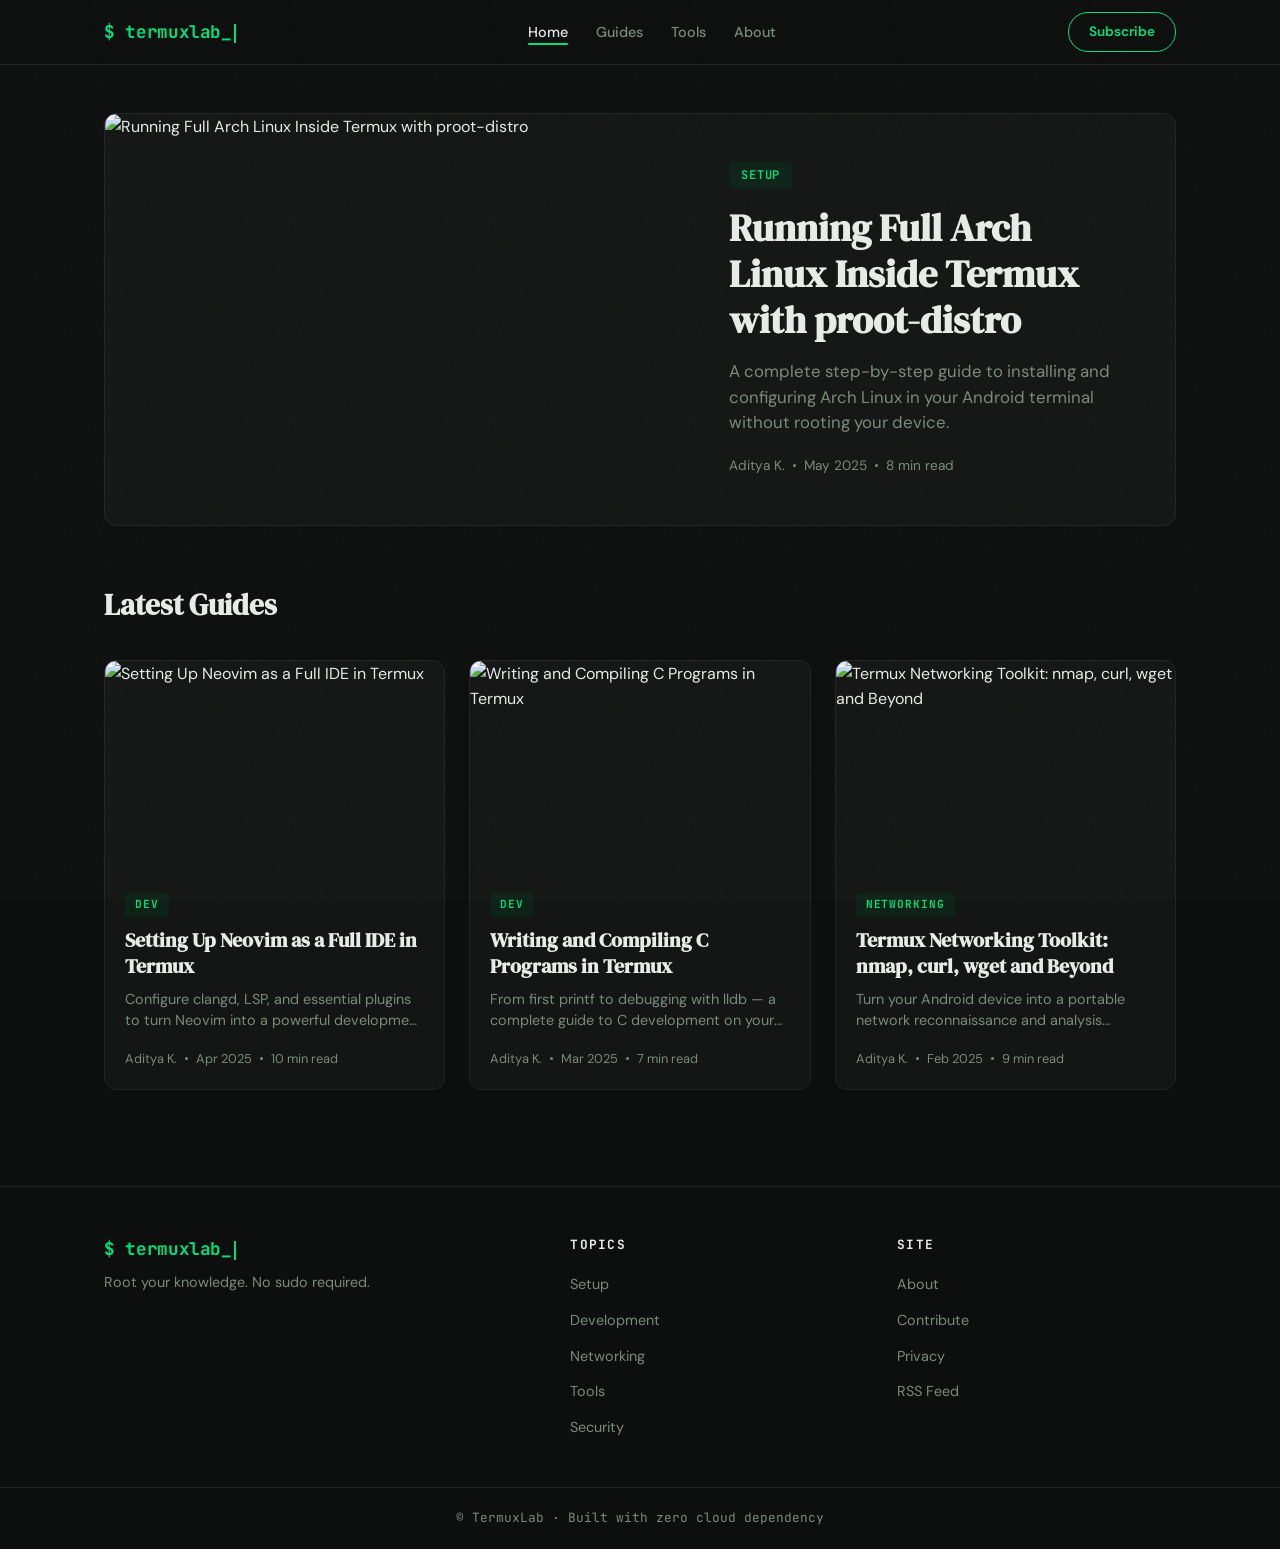
==== index.html @ 7f6d0c9b "first add" ====
<!DOCTYPE html>
<html lang="en">
<head>
  <meta charset="UTF-8">
  <meta name="viewport" content="width=device-width, initial-scale=1.0">
  <title>TermuxLab — Root your knowledge. No sudo required.</title>
  <meta name="description" content="Termux-focused tech blog. Learn to run Linux, code, and hack on Android — no root required.">
  <meta property="og:title" content="TermuxLab — Root your knowledge. No sudo required.">
  <meta property="og:description" content="Termux-focused tech blog. Learn to run Linux, code, and hack on Android — no root required.">
  <meta property="og:url" content="https://iamshivanshcoder.github.io/termuxlab/">
  <meta property="og:type" content="website">
  <link rel="preconnect" href="https://fonts.googleapis.com">
  <link rel="preconnect" href="https://fonts.gstatic.com" crossorigin>
  <link href="https://fonts.googleapis.com/css2?family=DM+Sans:ital,opsz,wght@0,9..40,300..700;1,9..40,300..700&family=DM+Serif+Display&family=JetBrains+Mono:wght@400;600;700&display=swap" rel="stylesheet">
  <link rel="stylesheet" href="style.css">
</head>
<body>

  <!-- Navbar -->
  <nav class="navbar">
    <div class="navbar-inner">
      <a href="index.html" class="logo">$ termuxlab_<span class="cursor"></span></a>
      <ul class="nav-links">
        <li><a href="index.html" class="active">Home</a></li>
        <li><a href="guides.html">Guides</a></li>
        <li><a href="tools.html">Tools</a></li>
        <li><a href="about.html">About</a></li>
      </ul>
      <a href="https://github.com/IamShivanshCoder" target="_blank" rel="noopener" class="btn-subscribe" style="text-decoration:none;display:inline-flex;align-items:center">Subscribe</a>
      <button class="hamburger" aria-label="Menu" onclick="toggleMenu()">
        <span></span><span></span><span></span>
      </button>
    </div>
  </nav>

  <!-- Mobile menu -->
  <div id="mobile-menu" class="mobile-menu">
    <a href="index.html" class="active">Home</a>
    <a href="guides.html">Guides</a>
    <a href="tools.html">Tools</a>
    <a href="about.html">About</a>
    <a href="https://github.com/IamShivanshCoder" target="_blank" rel="noopener" class="mobile-subscribe">Subscribe →</a>
  </div>

  <!-- Main content -->
  <main class="container">
    <div id="hero-section" class="hero"></div>
    <section class="latest">
      <h2 class="section-heading">Latest Guides</h2>
      <div id="article-grid" class="article-grid"></div>
    </section>
  </main>

  <!-- Footer -->
  <footer class="footer">
    <div class="footer-inner">
      <div class="footer-brand">
        <div class="logo">$ termuxlab_<span class="cursor"></span></div>
        <p class="tagline">Root your knowledge. No sudo required.</p>
      </div>
      <div>
        <h3 class="footer-heading">Topics</h3>
        <ul class="footer-links">
          <li><a href="guides.html?category=Setup">Setup</a></li>
          <li><a href="guides.html?category=Dev">Development</a></li>
          <li><a href="guides.html?category=Networking">Networking</a></li>
          <li><a href="tools.html">Tools</a></li>
          <li><a href="guides.html?category=Security">Security</a></li>
        </ul>
      </div>
      <div>
        <h3 class="footer-heading">Site</h3>
        <ul class="footer-links">
          <li><a href="about.html">About</a></li>
          <li><a href="https://codeberg.org/ShivanshBansal" target="_blank" rel="noopener">Contribute</a></li>
          <li><a href="about.html#privacy">Privacy</a></li>
          <li><a href="mailto:shivanshbansal0308@gmail.com">RSS Feed</a></li>
        </ul>
      </div>
    </div>
    <div class="footer-bottom">
      &copy; TermuxLab &middot; Built with zero cloud dependency
    </div>
  </footer>

  <script src="articles.js"></script>
  <script>
    // ============================================================
    // Homepage Rendering Logic
    // ============================================================

    document.addEventListener("DOMContentLoaded", function () {
      const featured = ARTICLES.find(function (a) { return a.featured; });
      const regulars = ARTICLES.filter(function (a) { return !a.featured; });

      // Render featured hero
      var heroSection = document.getElementById("hero-section");
      if (featured) {
        heroSection.innerHTML =
          '<a href="article.html?id=' + encodeURIComponent(featured.id) + '" class="hero-card">' +
            '<img class="hero-cover" src="' + featured.cover + '" alt="' + escapeHtml(featured.title) + '" loading="eager">' +
            '<div class="hero-content">' +
              '<span class="hero-tag">' + escapeHtml(featured.category) + '</span>' +
              '<h1 class="hero-title">' + escapeHtml(featured.title) + '</h1>' +
              '<p class="hero-subtitle">' + escapeHtml(featured.subtitle) + '</p>' +
              '<div class="hero-meta">' +
                '<span>' + escapeHtml(featured.author) + '</span>' +
                '<span class="dot"></span>' +
                '<span>' + escapeHtml(featured.date) + '</span>' +
                '<span class="dot"></span>' +
                '<span>' + escapeHtml(featured.readTime) + '</span>' +
              '</div>' +
            '</div>' +
          '</a>';
      } else {
        heroSection.style.display = "none";
      }

      // Render article grid
      var grid = document.getElementById("article-grid");
      var gridHtml = "";
      regulars.forEach(function (article) {
        gridHtml +=
          '<a href="article.html?id=' + encodeURIComponent(article.id) + '" class="article-card">' +
            '<img class="card-cover" src="' + article.cover + '" alt="' + escapeHtml(article.title) + '" loading="lazy">' +
            '<div class="card-body">' +
              '<span class="card-tag">' + escapeHtml(article.category) + '</span>' +
              '<h3 class="card-title">' + escapeHtml(article.title) + '</h3>' +
              '<p class="card-subtitle">' + escapeHtml(article.subtitle) + '</p>' +
              '<div class="card-meta">' +
                '<span>' + escapeHtml(article.author) + '</span>' +
                '<span class="dot"></span>' +
                '<span>' + escapeHtml(article.date) + '</span>' +
                '<span class="dot"></span>' +
                '<span>' + escapeHtml(article.readTime) + '</span>' +
              '</div>' +
            '</div>' +
          '</a>';
      });
      grid.innerHTML = gridHtml;
    });

    // Escape HTML
    function escapeHtml(text) {
      var div = document.createElement("div");
      div.appendChild(document.createTextNode(text));
      return div.innerHTML;
    }

    // Mobile menu toggle
    function toggleMenu() {
      var menu = document.getElementById("mobile-menu");
      var hamburger = document.querySelector(".hamburger");
      menu.classList.toggle("open");
      hamburger.classList.toggle("open");
    }

    // Close mobile menu on link click
    document.querySelectorAll(".mobile-menu a").forEach(function (link) {
      link.addEventListener("click", function () {
        document.getElementById("mobile-menu").classList.remove("open");
        document.querySelector(".hamburger").classList.remove("open");
      });
    });

    // Logo typo animation: termuxlab → termixlab → termuxlab
    // Only targets navbar logo to avoid interfering with footer or nav links
    (function () {
      var logo = document.querySelector("nav .logo");
      if (!logo) return;

      var textNode = null;
      logo.childNodes.forEach(function (node) {
        if (node.nodeType === Node.TEXT_NODE) textNode = node;
      });
      if (!textNode) return;

      var cycle = [
        function (cb) { typeText(textNode, "$ term", 80, cb); },
        function (cb) { typeText(textNode, "$ termixlab_", 80, cb); },
        function (cb) { setTimeout(cb, 600); },
        function (cb) { typeText(textNode, "$ term", 80, cb); },
        function (cb) { typeText(textNode, "$ termuxlab_", 80, cb); },
        function (cb) { setTimeout(cb, 6000); }
      ];

      var phase = 0;
      function runNext() {
        cycle[phase](function () {
          phase = (phase + 1) % cycle.length;
          runNext();
        });
      }
      setTimeout(runNext, 5000);

      function typeText(node, target, speed, cb) {
        var current = node.textContent;
        if (current === target) { cb(); return; }
        var tLen = target.length;
        var cLen = current.length;
        if (cLen > tLen || current.slice(0, Math.min(cLen, tLen)) !== target.slice(0, Math.min(cLen, tLen))) {
          var i = cLen;
          function back() {
            if (i <= 0 || current.slice(0, i) === target.slice(0, Math.min(i, tLen))) { typeFwd(node, target, i, speed, cb); return; }
            i--; node.textContent = current.slice(0, i); setTimeout(back, speed);
          }
          back();
        } else { typeFwd(node, target, cLen, speed, cb); }
      }

      function typeFwd(node, target, start, speed, cb) {
        var i = start;
        function type() { if (i >= target.length) { cb(); return; } i++; node.textContent = target.slice(0, i); setTimeout(type, speed); }
        type();
      }
    })();
  </script>
</body>
</html>
---- style.css ----
/* ============================================================
   TermuxLab — Style Sheet
   Editorial dark theme: terminal meets magazine
   ============================================================ */

/* --- Reset & Base --- */
*, *::before, *::after {
  margin: 0;
  padding: 0;
  box-sizing: border-box;
}

:root {
  --bg: #0d0f0e;
  --surface: #131614;
  --surface2: #1a1d1b;
  --border: #222622;
  --accent: #00e07a;
  --accent2: #00b85c;
  --text: #e8ece9;
  --muted: #7a8a7d;
  --tag-bg: #0d2318;
  --tag-text: #00e07a;
  --font-heading: 'DM Serif Display', Georgia, serif;
  --font-body: 'DM Sans', system-ui, sans-serif;
  --font-mono: 'JetBrains Mono', 'Fira Code', monospace;
  --max-content: 1120px;
  --max-article: 680px;
  --radius: 12px;
  --radius-sm: 8px;
  --transition: 0.25s cubic-bezier(0.4, 0, 0.2, 1);
}

html {
  scroll-behavior: smooth;
  -webkit-text-size-adjust: 100%;
}

body {
  font-family: var(--font-body);
  background-color: var(--bg);
  color: var(--text);
  line-height: 1.6;
  -webkit-font-smoothing: antialiased;
  -moz-osx-font-smoothing: grayscale;
  position: relative;
  overflow-x: hidden;
}

/* Noise texture overlay */
body::after {
  content: '';
  position: fixed;
  inset: 0;
  pointer-events: none;
  z-index: 9999;
  opacity: 0.035;
  background-image: url("data:image/svg+xml,%3Csvg viewBox='0 0 256 256' xmlns='http://www.w3.org/2000/svg'%3E%3Cfilter id='n'%3E%3CfeTurbulence type='fractalNoise' baseFrequency='0.85' numOctaves='4' stitchTiles='stitch'/%3E%3C/filter%3E%3Crect width='100%25' height='100%25' filter='url(%23n)'/%3E%3C/svg%3E");
  background-size: 200px;
}

a {
  color: inherit;
  text-decoration: none;
}

img {
  display: block;
  max-width: 100%;
}

/* --- Container --- */
.container {
  width: 100%;
  max-width: var(--max-content);
  margin: 0 auto;
  padding: 0 24px;
}

/* --- Navbar --- */
.navbar {
  position: sticky;
  top: 0;
  z-index: 100;
  background: rgba(13, 15, 14, 0.75);
  backdrop-filter: blur(16px);
  -webkit-backdrop-filter: blur(16px);
  border-bottom: 1px solid var(--border);
}

.navbar-inner {
  display: flex;
  align-items: center;
  justify-content: space-between;
  height: 64px;
  max-width: var(--max-content);
  margin: 0 auto;
  padding: 0 24px;
}

.logo {
  font-family: var(--font-mono);
  font-size: 1.1rem;
  font-weight: 700;
  color: var(--accent);
  letter-spacing: -0.02em;
}

.logo .cursor {
  display: inline-block;
  width: 2px;
  height: 1.1em;
  background: var(--accent);
  margin-left: 2px;
  vertical-align: text-bottom;
  animation: blink 1s step-end infinite;
}

@keyframes blink {
  50% { opacity: 0; }
}

.nav-links {
  display: flex;
  align-items: center;
  gap: 28px;
  list-style: none;
}

.nav-links a {
  font-size: 0.9rem;
  font-weight: 500;
  color: var(--muted);
  transition: color var(--transition);
  position: relative;
}

.nav-links a:hover,
.nav-links a.active {
  color: var(--text);
}

.nav-links a.active::after {
  content: '';
  position: absolute;
  bottom: -4px;
  left: 0;
  right: 0;
  height: 2px;
  background: var(--accent);
  border-radius: 1px;
}

.btn-subscribe {
  font-family: var(--font-body);
  font-size: 0.85rem;
  font-weight: 600;
  padding: 8px 20px;
  border: 1.5px solid var(--accent);
  border-radius: 100px;
  background: transparent;
  color: var(--accent);
  cursor: pointer;
  transition: all var(--transition);
}

.btn-subscribe:hover {
  background: var(--accent);
  color: var(--bg);
}

/* --- Hero / Featured Article --- */
.hero {
  padding: 48px 0 56px;
}

.hero-card {
  display: grid;
  grid-template-columns: 1.2fr 1fr;
  gap: 0;
  background: var(--surface);
  border: 1px solid var(--border);
  border-radius: var(--radius);
  overflow: hidden;
  cursor: pointer;
  transition: border-color var(--transition), transform var(--transition);
}

.hero-card:hover {
  border-color: var(--accent2);
  transform: translateY(-2px);
}

.hero-cover {
  width: 100%;
  height: 100%;
  min-height: 380px;
  object-fit: cover;
}

.hero-content {
  display: flex;
  flex-direction: column;
  justify-content: center;
  padding: 48px 40px;
  gap: 16px;
}

.hero-tag {
  font-family: var(--font-mono);
  font-size: 0.75rem;
  font-weight: 600;
  text-transform: uppercase;
  letter-spacing: 0.08em;
  color: var(--tag-text);
  background: var(--tag-bg);
  padding: 4px 12px;
  border-radius: 4px;
  width: fit-content;
}

.hero-title {
  font-family: var(--font-heading);
  font-size: clamp(1.8rem, 3vw, 2.6rem);
  line-height: 1.2;
  color: var(--text);
}

.hero-subtitle {
  font-size: 1.05rem;
  color: var(--muted);
  line-height: 1.5;
}

.hero-meta {
  font-size: 0.85rem;
  color: var(--muted);
  display: flex;
  align-items: center;
  gap: 8px;
  margin-top: 4px;
}

.hero-meta .dot {
  width: 3px;
  height: 3px;
  border-radius: 50%;
  background: var(--muted);
}

/* --- Section Heading --- */
.section-heading {
  font-family: var(--font-heading);
  font-size: 1.8rem;
  margin-bottom: 32px;
  color: var(--text);
}

/* --- Article Grid --- */
.latest {
  padding: 0 0 64px;
}

.article-grid {
  display: grid;
  grid-template-columns: repeat(3, 1fr);
  gap: 24px;
}

.article-card {
  background: var(--surface);
  border: 1px solid var(--border);
  border-radius: var(--radius);
  overflow: hidden;
  cursor: pointer;
  transition: transform var(--transition), border-color var(--transition);
}

.article-card:hover {
  transform: translateY(-4px);
  border-color: var(--accent2);
}

.card-cover {
  width: 100%;
  aspect-ratio: 16 / 10;
  object-fit: cover;
  display: block;
}

.card-body {
  padding: 20px;
  display: flex;
  flex-direction: column;
  gap: 10px;
}

.card-tag {
  font-family: var(--font-mono);
  font-size: 0.7rem;
  font-weight: 600;
  text-transform: uppercase;
  letter-spacing: 0.08em;
  color: var(--tag-text);
  background: var(--tag-bg);
  padding: 3px 10px;
  border-radius: 4px;
  width: fit-content;
}

.card-title {
  font-family: var(--font-heading);
  font-size: 1.25rem;
  line-height: 1.3;
  color: var(--text);
  display: -webkit-box;
  -webkit-line-clamp: 2;
  -webkit-box-orient: vertical;
  overflow: hidden;
}

.card-subtitle {
  font-size: 0.9rem;
  color: var(--muted);
  line-height: 1.45;
  display: -webkit-box;
  -webkit-line-clamp: 2;
  -webkit-box-orient: vertical;
  overflow: hidden;
}

.card-meta {
  font-size: 0.8rem;
  color: var(--muted);
  display: flex;
  align-items: center;
  gap: 8px;
  margin-top: auto;
  padding-top: 8px;
}

.card-meta .dot {
  width: 3px;
  height: 3px;
  border-radius: 50%;
  background: var(--muted);
}

/* --- Article Page --- */
.article-header {
  padding: 48px 0 0;
  text-align: center;
}

.article-header .hero-tag {
  margin: 0 auto 16px;
  display: inline-flex;
}

.article-header .readtime-inline {
  font-family: var(--font-mono);
  font-size: 0.8rem;
  color: var(--muted);
  margin-bottom: 16px;
}

.article-title {
  font-family: var(--font-heading);
  font-size: clamp(2rem, 4.5vw, 3rem);
  line-height: 1.15;
  max-width: var(--max-article);
  margin: 0 auto 16px;
  color: var(--text);
}

.article-subtitle {
  font-size: 1.15rem;
  color: var(--muted);
  max-width: var(--max-article);
  margin: 0 auto 24px;
  line-height: 1.5;
}

.author-row {
  display: flex;
  align-items: center;
  justify-content: center;
  gap: 12px;
  margin-bottom: 32px;
}

.author-avatar {
  width: 40px;
  height: 40px;
  border-radius: 50%;
  background: var(--surface2);
  border: 2px solid var(--border);
  display: flex;
  align-items: center;
  justify-content: center;
  font-family: var(--font-mono);
  font-size: 0.85rem;
  font-weight: 700;
  color: var(--accent);
}

.author-info {
  text-align: left;
}

.author-name {
  font-weight: 600;
  font-size: 0.95rem;
  color: var(--text);
}

.author-date {
  font-size: 0.8rem;
  color: var(--muted);
}

.article-cover-wrap {
  margin: 32px auto 0;
  max-width: var(--max-content);
  padding: 0 24px;
}

.article-cover {
  width: 100%;
  max-height: 480px;
  object-fit: cover;
  border-radius: var(--radius);
}

/* Article body */
.article-body {
  max-width: var(--max-article);
  margin: 48px auto 0;
  padding: 0 24px;
  line-height: 1.8;
}

.article-body h2 {
  font-family: var(--font-heading);
  font-size: 1.7rem;
  line-height: 1.3;
  color: var(--text);
  margin: 48px 0 16px;
}

.article-body h2:first-child {
  margin-top: 0;
}

.article-body p {
  margin-bottom: 20px;
  color: var(--text);
  font-size: 1.05rem;
}

.article-body ul,
.article-body ol {
  margin: 0 0 20px 24px;
  color: var(--text);
  font-size: 1.05rem;
}

.article-body li {
  margin-bottom: 8px;
}

.article-body blockquote {
  border-left: 3px solid var(--accent);
  padding: 16px 24px;
  margin: 24px 0;
  background: var(--surface);
  border-radius: 0 var(--radius-sm) var(--radius-sm) 0;
  font-style: italic;
  color: var(--muted);
  font-size: 1rem;
  line-height: 1.7;
}

.article-body pre {
  background: var(--surface);
  border: 1px solid var(--border);
  border-radius: var(--radius-sm);
  padding: 20px;
  margin: 24px 0;
  overflow-x: auto;
}

.article-body pre code {
  font-family: var(--font-mono);
  font-size: 0.88rem;
  line-height: 1.65;
  color: var(--text);
}

.article-body code:not(pre code) {
  font-family: var(--font-mono);
  font-size: 0.88em;
  background: var(--tag-bg);
  color: var(--tag-text);
  padding: 2px 7px;
  border-radius: 4px;
}

/* Bottom nav */
.article-bottom {
  max-width: var(--max-content);
  margin: 64px auto 0;
  padding: 0 24px 64px;
}

.back-link {
  font-family: var(--font-mono);
  font-size: 0.9rem;
  color: var(--accent);
  display: inline-flex;
  align-items: center;
  gap: 8px;
  margin-bottom: 32px;
  transition: opacity var(--transition);
}

.back-link:hover {
  opacity: 0.7;
}

.more-heading {
  font-family: var(--font-heading);
  font-size: 1.4rem;
  margin-bottom: 20px;
  color: var(--text);
}

.more-grid {
  display: grid;
  grid-template-columns: repeat(2, 1fr);
  gap: 20px;
}

.more-card {
  background: var(--surface);
  border: 1px solid var(--border);
  border-radius: var(--radius);
  overflow: hidden;
  cursor: pointer;
  transition: transform var(--transition), border-color var(--transition);
  display: flex;
  gap: 0;
}

.more-card:hover {
  transform: translateY(-2px);
  border-color: var(--accent2);
}

.more-card-cover {
  width: 140px;
  min-height: 120px;
  object-fit: cover;
  flex-shrink: 0;
}

.more-card-body {
  padding: 16px;
  display: flex;
  flex-direction: column;
  gap: 6px;
  justify-content: center;
}

.more-card-body .card-title {
  font-size: 1.05rem;
}

/* 404 */
.not-found {
  text-align: center;
  padding: 120px 24px;
}

.not-found h1 {
  font-family: var(--font-heading);
  font-size: 4rem;
  color: var(--accent);
  margin-bottom: 16px;
}

.not-found p {
  font-size: 1.1rem;
  color: var(--muted);
  margin-bottom: 32px;
}

/* --- Footer --- */
.footer {
  border-top: 1px solid var(--border);
  padding: 48px 0 0;
  margin-top: 32px;
}

.footer-inner {
  display: grid;
  grid-template-columns: 1.5fr 1fr 1fr;
  gap: 48px;
  max-width: var(--max-content);
  margin: 0 auto;
  padding: 0 24px 48px;
}

.footer-brand .logo {
  margin-bottom: 8px;
  display: inline-block;
}

.footer-brand .tagline {
  font-size: 0.9rem;
  color: var(--muted);
  margin-bottom: 16px;
}

.footer-heading {
  font-family: var(--font-mono);
  font-size: 0.8rem;
  font-weight: 700;
  text-transform: uppercase;
  letter-spacing: 0.1em;
  color: var(--text);
  margin-bottom: 16px;
}

.footer-links {
  list-style: none;
  display: flex;
  flex-direction: column;
  gap: 10px;
}

.footer-links a {
  font-size: 0.9rem;
  color: var(--muted);
  transition: color var(--transition);
}

.footer-links a:hover {
  color: var(--accent);
}

.footer-bottom {
  border-top: 1px solid var(--border);
  text-align: center;
  padding: 20px 24px;
  font-size: 0.8rem;
  color: var(--muted);
  font-family: var(--font-mono);
}

/* --- Responsive --- */
@media (max-width: 1024px) {
  .article-grid {
    grid-template-columns: repeat(2, 1fr);
  }
}

/* --- Reading Progress Bar --- */
.progress-bar {
  position: fixed;
  top: 0;
  left: 0;
  width: 0%;
  height: 2px;
  background: var(--accent);
  z-index: 101;
  transition: width 0.1s linear;
}

/* --- Page Header (guides, tools, about) --- */
.page-header {
  padding: 48px 0 32px;
}

.page-title {
  font-family: var(--font-heading);
  font-size: clamp(2rem, 4vw, 2.8rem);
  line-height: 1.2;
  color: var(--text);
  margin-bottom: 12px;
}

.page-subtitle {
  font-size: 1.1rem;
  color: var(--muted);
  line-height: 1.5;
}

/* --- Filter Bar (guides) --- */
.filter-bar {
  display: flex;
  flex-wrap: wrap;
  gap: 10px;
  margin-bottom: 32px;
}

.filter-pill {
  font-family: var(--font-mono);
  font-size: 0.78rem;
  font-weight: 600;
  padding: 7px 18px;
  border-radius: 100px;
  border: 1.5px solid var(--border);
  background: transparent;
  color: var(--muted);
  cursor: pointer;
  transition: all var(--transition);
}

.filter-pill:hover {
  border-color: var(--accent2);
  color: var(--text);
}

.filter-pill.active {
  background: var(--accent);
  border-color: var(--accent);
  color: var(--bg);
}

/* --- Guides Count --- */
.guides-count {
  font-size: 0.85rem;
  color: var(--muted);
  margin-bottom: 20px;
}

/* --- Tools Page --- */
.tool-card {
  background: var(--surface);
  border: 1px solid var(--border);
  border-radius: var(--radius);
  padding: 24px;
  display: flex;
  flex-direction: column;
  gap: 12px;
  transition: transform var(--transition), border-color var(--transition);
}

.tool-card:hover {
  transform: translateY(-3px);
  border-color: var(--accent2);
}

.tool-name {
  font-family: var(--font-mono);
  font-size: 1.15rem;
  font-weight: 700;
  color: var(--accent);
}

.tool-desc {
  font-size: 0.92rem;
  color: var(--muted);
  line-height: 1.45;
  margin-bottom: 4px;
}

.tool-code {
  display: flex;
  align-items: center;
  justify-content: space-between;
  background: var(--bg);
  border: 1px solid var(--border);
  border-radius: var(--radius-sm);
  padding: 10px 14px;
  cursor: pointer;
  transition: border-color var(--transition);
  position: relative;
  user-select: none;
}

.tool-code:hover {
  border-color: var(--accent);
}

.tool-code code {
  font-family: var(--font-mono);
  font-size: 0.82rem;
  color: var(--text);
  white-space: nowrap;
  overflow: hidden;
  text-overflow: ellipsis;
  flex: 1;
  margin-right: 12px;
}

.tool-code .copy-label {
  font-family: var(--font-mono);
  font-size: 0.72rem;
  font-weight: 600;
  text-transform: uppercase;
  letter-spacing: 0.05em;
  color: var(--muted);
  transition: color var(--transition);
  white-space: nowrap;
}

.tool-code.copied {
  border-color: var(--accent);
}

.tool-code.copied .copy-label {
  color: var(--accent);
}

/* --- About Page --- */
.about-content {
  max-width: var(--max-article);
  margin: 0 auto;
  padding: 48px 24px 64px;
}

.about-content p {
  font-size: 1.05rem;
  line-height: 1.8;
  color: var(--text);
  margin-bottom: 24px;
}

.about-content p:last-child {
  margin-bottom: 0;
}

.contribute-box {
  margin-top: 48px;
  background: var(--surface);
  border: 1px solid var(--border);
  border-radius: var(--radius);
  padding: 32px;
  text-align: center;
}

.contribute-box p {
  font-size: 1.1rem;
  color: var(--text);
  margin-bottom: 20px;
}

.btn-contribute {
  display: inline-block;
  font-family: var(--font-mono);
  font-size: 0.85rem;
  font-weight: 600;
  padding: 12px 28px;
  border-radius: 100px;
  background: var(--accent);
  color: var(--bg);
  border: none;
  cursor: pointer;
  transition: all var(--transition);
}

.btn-contribute:hover {
  background: var(--accent2);
  transform: translateY(-1px);
}

/* --- Hamburger Button --- */
.hamburger {
  display: none;
  flex-direction: column;
  justify-content: center;
  gap: 5px;
  width: 28px;
  height: 28px;
  background: none;
  border: none;
  cursor: pointer;
  padding: 0;
  z-index: 102;
}

.hamburger span {
  display: block;
  width: 100%;
  height: 2px;
  background: var(--text);
  border-radius: 1px;
  transition: all var(--transition);
  transform-origin: center;
}

.hamburger.open span:nth-child(1) {
  transform: translateY(7px) rotate(45deg);
}

.hamburger.open span:nth-child(2) {
  opacity: 0;
}

.hamburger.open span:nth-child(3) {
  transform: translateY(-7px) rotate(-45deg);
}

/* --- Mobile Menu --- */
.mobile-menu {
  position: fixed;
  top: 64px;
  left: 0;
  right: 0;
  background: var(--surface);
  border-bottom: 1px solid var(--border);
  padding: 16px 24px 24px;
  display: flex;
  flex-direction: column;
  gap: 16px;
  z-index: 99;
  transform: translateY(-100%);
  opacity: 0;
  pointer-events: none;
  transition: transform 0.3s ease, opacity 0.3s ease;
}

.mobile-menu.open {
  transform: translateY(0);
  opacity: 1;
  pointer-events: auto;
}

.mobile-menu a {
  font-size: 1rem;
  font-weight: 500;
  color: var(--muted);
  transition: color var(--transition);
  padding: 4px 0;
}

.mobile-menu a:hover,
.mobile-menu a.active {
  color: var(--text);
}

.mobile-subscribe {
  display: inline-block;
  margin-top: 8px;
  font-family: var(--font-mono);
  font-size: 0.85rem;
  color: var(--accent) !important;
  font-weight: 600;
}

/* --- Social Pills (about page) --- */
.social-pill {
  display: inline-flex;
  align-items: center;
  gap: 6px;
  font-family: var(--font-mono);
  font-size: 0.82rem;
  font-weight: 600;
  padding: 8px 20px;
  border-radius: 100px;
  border: 1.5px solid var(--border);
  background: var(--surface);
  color: var(--text);
  text-decoration: none;
  transition: all var(--transition);
}

.social-pill:hover {
  border-color: var(--accent);
  background: var(--tag-bg);
  color: var(--accent);
  transform: translateY(-1px);
}

/* --- Responsive additions --- */
@media (max-width: 1024px) {
  .nav-links {
    display: none;
  }

  .hamburger {
    display: flex;
  }

  .article-grid {
    grid-template-columns: repeat(2, 1fr);
  }

  .filter-bar {
    gap: 8px;
  }

  .filter-pill {
    font-size: 0.72rem;
    padding: 6px 14px;
  }

  .hero-card {
    grid-template-columns: 1fr;
  }

  .hero-cover {
    min-height: 220px;
  }

  .hero-content {
    padding: 28px 24px;
  }
}

@media (max-width: 768px) {
  .article-grid {
    grid-template-columns: 1fr;
  }

  .footer-inner {
    grid-template-columns: 1fr;
    gap: 32px;
  }

  .more-grid {
    grid-template-columns: 1fr;
  }

  .more-card-cover {
    width: 110px;
  }

  .tool-card {
    padding: 20px;
  }

  .contribute-box {
    padding: 24px;
  }
}
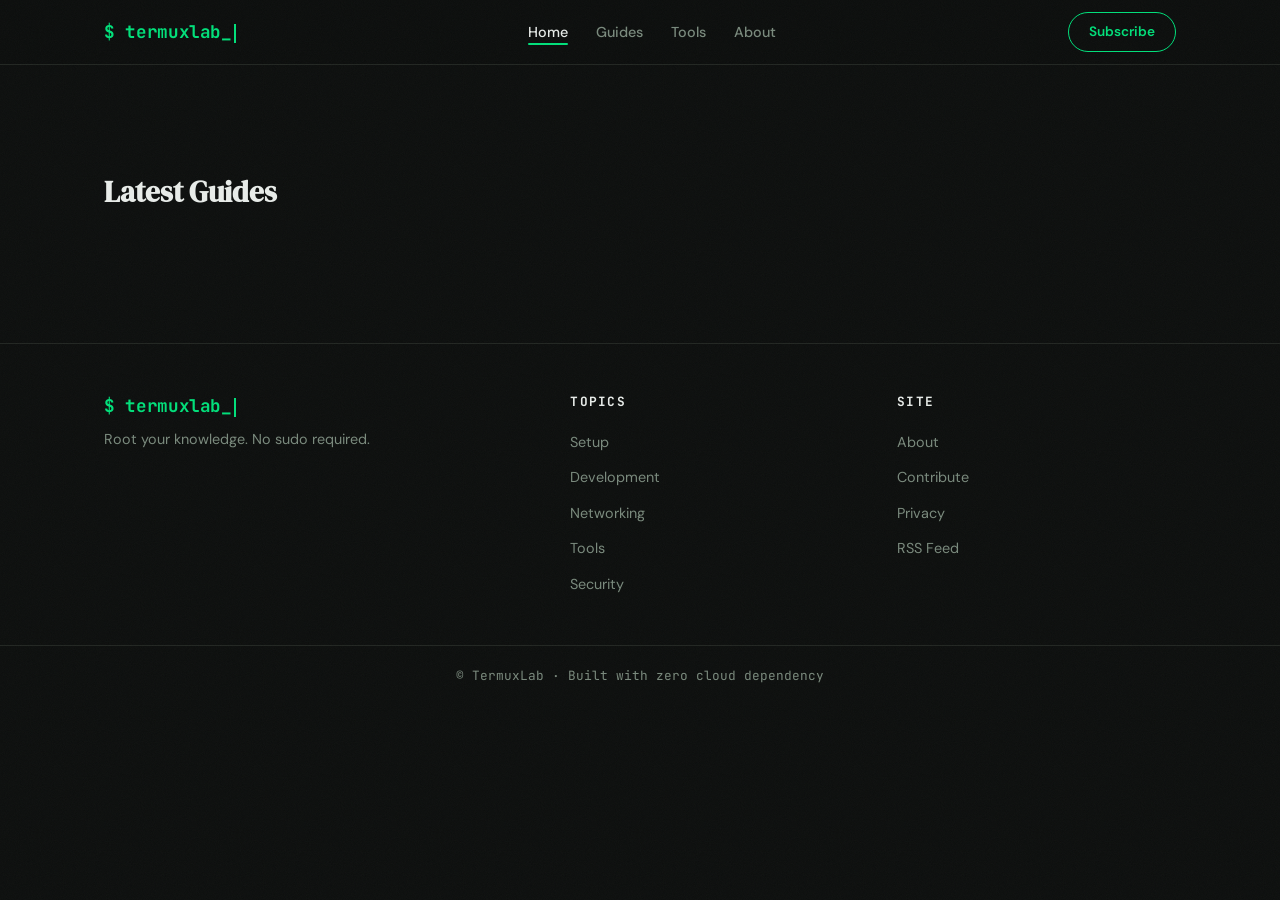
==== commit 225b36ec: "add cache busting logic" ====
--- a/index.html
+++ b/index.html
@@ -83,137 +83,141 @@
     </div>
   </footer>
 
-  <script src="articles.js"></script>
   <script>
-    // ============================================================
-    // Homepage Rendering Logic
-    // ============================================================
-
-    document.addEventListener("DOMContentLoaded", function () {
-      const featured = ARTICLES.find(function (a) { return a.featured; });
-      const regulars = ARTICLES.filter(function (a) { return !a.featured; });
-
-      // Render featured hero
-      var heroSection = document.getElementById("hero-section");
-      if (featured) {
-        heroSection.innerHTML =
-          '<a href="article.html?id=' + encodeURIComponent(featured.id) + '" class="hero-card">' +
-            '<img class="hero-cover" src="' + featured.cover + '" alt="' + escapeHtml(featured.title) + '" loading="eager">' +
-            '<div class="hero-content">' +
-              '<span class="hero-tag">' + escapeHtml(featured.category) + '</span>' +
-              '<h1 class="hero-title">' + escapeHtml(featured.title) + '</h1>' +
-              '<p class="hero-subtitle">' + escapeHtml(featured.subtitle) + '</p>' +
-              '<div class="hero-meta">' +
-                '<span>' + escapeHtml(featured.author) + '</span>' +
-                '<span class="dot"></span>' +
-                '<span>' + escapeHtml(featured.date) + '</span>' +
-                '<span class="dot"></span>' +
-                '<span>' + escapeHtml(featured.readTime) + '</span>' +
+    const s = document.createElement('script');
+    s.src = 'articles.js?v=' + Date.now();
+    s.onload = function() {
+      // ============================================================
+      // Homepage Rendering Logic
+      // ============================================================
+
+      document.addEventListener("DOMContentLoaded", function () {
+        var featured = ARTICLES.find(function (a) { return a.featured; });
+        var regulars = ARTICLES.filter(function (a) { return !a.featured; });
+
+        // Render featured hero
+        var heroSection = document.getElementById("hero-section");
+        if (featured) {
+          heroSection.innerHTML =
+            '<a href="article.html?id=' + encodeURIComponent(featured.id) + '" class="hero-card">' +
+              '<img class="hero-cover" src="' + featured.cover + '" alt="' + escapeHtml(featured.title) + '" loading="eager">' +
+              '<div class="hero-content">' +
+                '<span class="hero-tag">' + escapeHtml(featured.category) + '</span>' +
+                '<h1 class="hero-title">' + escapeHtml(featured.title) + '</h1>' +
+                '<p class="hero-subtitle">' + escapeHtml(featured.subtitle) + '</p>' +
+                '<div class="hero-meta">' +
+                  '<span>' + escapeHtml(featured.author) + '</span>' +
+                  '<span class="dot"></span>' +
+                  '<span>' + escapeHtml(featured.date) + '</span>' +
+                  '<span class="dot"></span>' +
+                  '<span>' + escapeHtml(featured.readTime) + '</span>' +
+                '</div>' +
               '</div>' +
-            '</div>' +
-          '</a>';
-      } else {
-        heroSection.style.display = "none";
+            '</a>';
+        } else {
+          heroSection.style.display = "none";
+        }
+
+        // Render article grid
+        var grid = document.getElementById("article-grid");
+        var gridHtml = "";
+        regulars.forEach(function (article) {
+          gridHtml +=
+            '<a href="article.html?id=' + encodeURIComponent(article.id) + '" class="article-card">' +
+              '<img class="card-cover" src="' + article.cover + '" alt="' + escapeHtml(article.title) + '" loading="lazy">' +
+              '<div class="card-body">' +
+                '<span class="card-tag">' + escapeHtml(article.category) + '</span>' +
+                '<h3 class="card-title">' + escapeHtml(article.title) + '</h3>' +
+                '<p class="card-subtitle">' + escapeHtml(article.subtitle) + '</p>' +
+                '<div class="card-meta">' +
+                  '<span>' + escapeHtml(article.author) + '</span>' +
+                  '<span class="dot"></span>' +
+                  '<span>' + escapeHtml(article.date) + '</span>' +
+                  '<span class="dot"></span>' +
+                  '<span>' + escapeHtml(article.readTime) + '</span>' +
+                '</div>' +
+              '</div>' +
+            '</a>';
+        });
+        grid.innerHTML = gridHtml;
+      });
+
+      // Escape HTML
+      function escapeHtml(text) {
+        var div = document.createElement("div");
+        div.appendChild(document.createTextNode(text));
+        return div.innerHTML;
       }
 
-      // Render article grid
-      var grid = document.getElementById("article-grid");
-      var gridHtml = "";
-      regulars.forEach(function (article) {
-        gridHtml +=
-          '<a href="article.html?id=' + encodeURIComponent(article.id) + '" class="article-card">' +
-            '<img class="card-cover" src="' + article.cover + '" alt="' + escapeHtml(article.title) + '" loading="lazy">' +
-            '<div class="card-body">' +
-              '<span class="card-tag">' + escapeHtml(article.category) + '</span>' +
-              '<h3 class="card-title">' + escapeHtml(article.title) + '</h3>' +
-              '<p class="card-subtitle">' + escapeHtml(article.subtitle) + '</p>' +
-              '<div class="card-meta">' +
-                '<span>' + escapeHtml(article.author) + '</span>' +
-                '<span class="dot"></span>' +
-                '<span>' + escapeHtml(article.date) + '</span>' +
-                '<span class="dot"></span>' +
-                '<span>' + escapeHtml(article.readTime) + '</span>' +
-              '</div>' +
-            '</div>' +
-          '</a>';
+      // Mobile menu toggle
+      function toggleMenu() {
+        var menu = document.getElementById("mobile-menu");
+        var hamburger = document.querySelector(".hamburger");
+        menu.classList.toggle("open");
+        hamburger.classList.toggle("open");
+      }
+
+      // Close mobile menu on link click
+      document.querySelectorAll(".mobile-menu a").forEach(function (link) {
+        link.addEventListener("click", function () {
+          document.getElementById("mobile-menu").classList.remove("open");
+          document.querySelector(".hamburger").classList.remove("open");
+        });
       });
-      grid.innerHTML = gridHtml;
-    });
-
-    // Escape HTML
-    function escapeHtml(text) {
-      var div = document.createElement("div");
-      div.appendChild(document.createTextNode(text));
-      return div.innerHTML;
-    }
-
-    // Mobile menu toggle
-    function toggleMenu() {
-      var menu = document.getElementById("mobile-menu");
-      var hamburger = document.querySelector(".hamburger");
-      menu.classList.toggle("open");
-      hamburger.classList.toggle("open");
-    }
-
-    // Close mobile menu on link click
-    document.querySelectorAll(".mobile-menu a").forEach(function (link) {
-      link.addEventListener("click", function () {
-        document.getElementById("mobile-menu").classList.remove("open");
-        document.querySelector(".hamburger").classList.remove("open");
-      });
-    });
-
-    // Logo typo animation: termuxlab → termixlab → termuxlab
-    // Only targets navbar logo to avoid interfering with footer or nav links
-    (function () {
-      var logo = document.querySelector("nav .logo");
-      if (!logo) return;
-
-      var textNode = null;
-      logo.childNodes.forEach(function (node) {
-        if (node.nodeType === Node.TEXT_NODE) textNode = node;
-      });
-      if (!textNode) return;
-
-      var cycle = [
-        function (cb) { typeText(textNode, "$ term", 80, cb); },
-        function (cb) { typeText(textNode, "$ termixlab_", 80, cb); },
-        function (cb) { setTimeout(cb, 600); },
-        function (cb) { typeText(textNode, "$ term", 80, cb); },
-        function (cb) { typeText(textNode, "$ termuxlab_", 80, cb); },
-        function (cb) { setTimeout(cb, 6000); }
-      ];
-
-      var phase = 0;
-      function runNext() {
-        cycle[phase](function () {
-          phase = (phase + 1) % cycle.length;
-          runNext();
+
+      // Logo typo animation: termuxlab → termixlab → termuxlab
+      // Only targets navbar logo to avoid interfering with footer or nav links
+      (function () {
+        var logo = document.querySelector("nav .logo");
+        if (!logo) return;
+
+        var textNode = null;
+        logo.childNodes.forEach(function (node) {
+          if (node.nodeType === Node.TEXT_NODE) textNode = node;
         });
-      }
-      setTimeout(runNext, 5000);
-
-      function typeText(node, target, speed, cb) {
-        var current = node.textContent;
-        if (current === target) { cb(); return; }
-        var tLen = target.length;
-        var cLen = current.length;
-        if (cLen > tLen || current.slice(0, Math.min(cLen, tLen)) !== target.slice(0, Math.min(cLen, tLen))) {
-          var i = cLen;
-          function back() {
-            if (i <= 0 || current.slice(0, i) === target.slice(0, Math.min(i, tLen))) { typeFwd(node, target, i, speed, cb); return; }
-            i--; node.textContent = current.slice(0, i); setTimeout(back, speed);
-          }
-          back();
-        } else { typeFwd(node, target, cLen, speed, cb); }
-      }
-
-      function typeFwd(node, target, start, speed, cb) {
-        var i = start;
-        function type() { if (i >= target.length) { cb(); return; } i++; node.textContent = target.slice(0, i); setTimeout(type, speed); }
-        type();
-      }
-    })();
+        if (!textNode) return;
+
+        var cycle = [
+          function (cb) { typeText(textNode, "$ term", 80, cb); },
+          function (cb) { typeText(textNode, "$ termixlab_", 80, cb); },
+          function (cb) { setTimeout(cb, 600); },
+          function (cb) { typeText(textNode, "$ term", 80, cb); },
+          function (cb) { typeText(textNode, "$ termuxlab_", 80, cb); },
+          function (cb) { setTimeout(cb, 6000); }
+        ];
+
+        var phase = 0;
+        function runNext() {
+          cycle[phase](function () {
+            phase = (phase + 1) % cycle.length;
+            runNext();
+          });
+        }
+        setTimeout(runNext, 5000);
+
+        function typeText(node, target, speed, cb) {
+          var current = node.textContent;
+          if (current === target) { cb(); return; }
+          var tLen = target.length;
+          var cLen = current.length;
+          if (cLen > tLen || current.slice(0, Math.min(cLen, tLen)) !== target.slice(0, Math.min(cLen, tLen))) {
+            var i = cLen;
+            function back() {
+              if (i <= 0 || current.slice(0, i) === target.slice(0, Math.min(i, tLen))) { typeFwd(node, target, i, speed, cb); return; }
+              i--; node.textContent = current.slice(0, i); setTimeout(back, speed);
+            }
+            back();
+          } else { typeFwd(node, target, cLen, speed, cb); }
+        }
+
+        function typeFwd(node, target, start, speed, cb) {
+          var i = start;
+          function type() { if (i >= target.length) { cb(); return; } i++; node.textContent = target.slice(0, i); setTimeout(type, speed); }
+          type();
+        }
+      })();
+    };
+    document.head.appendChild(s);
   </script>
 </body>
 </html>
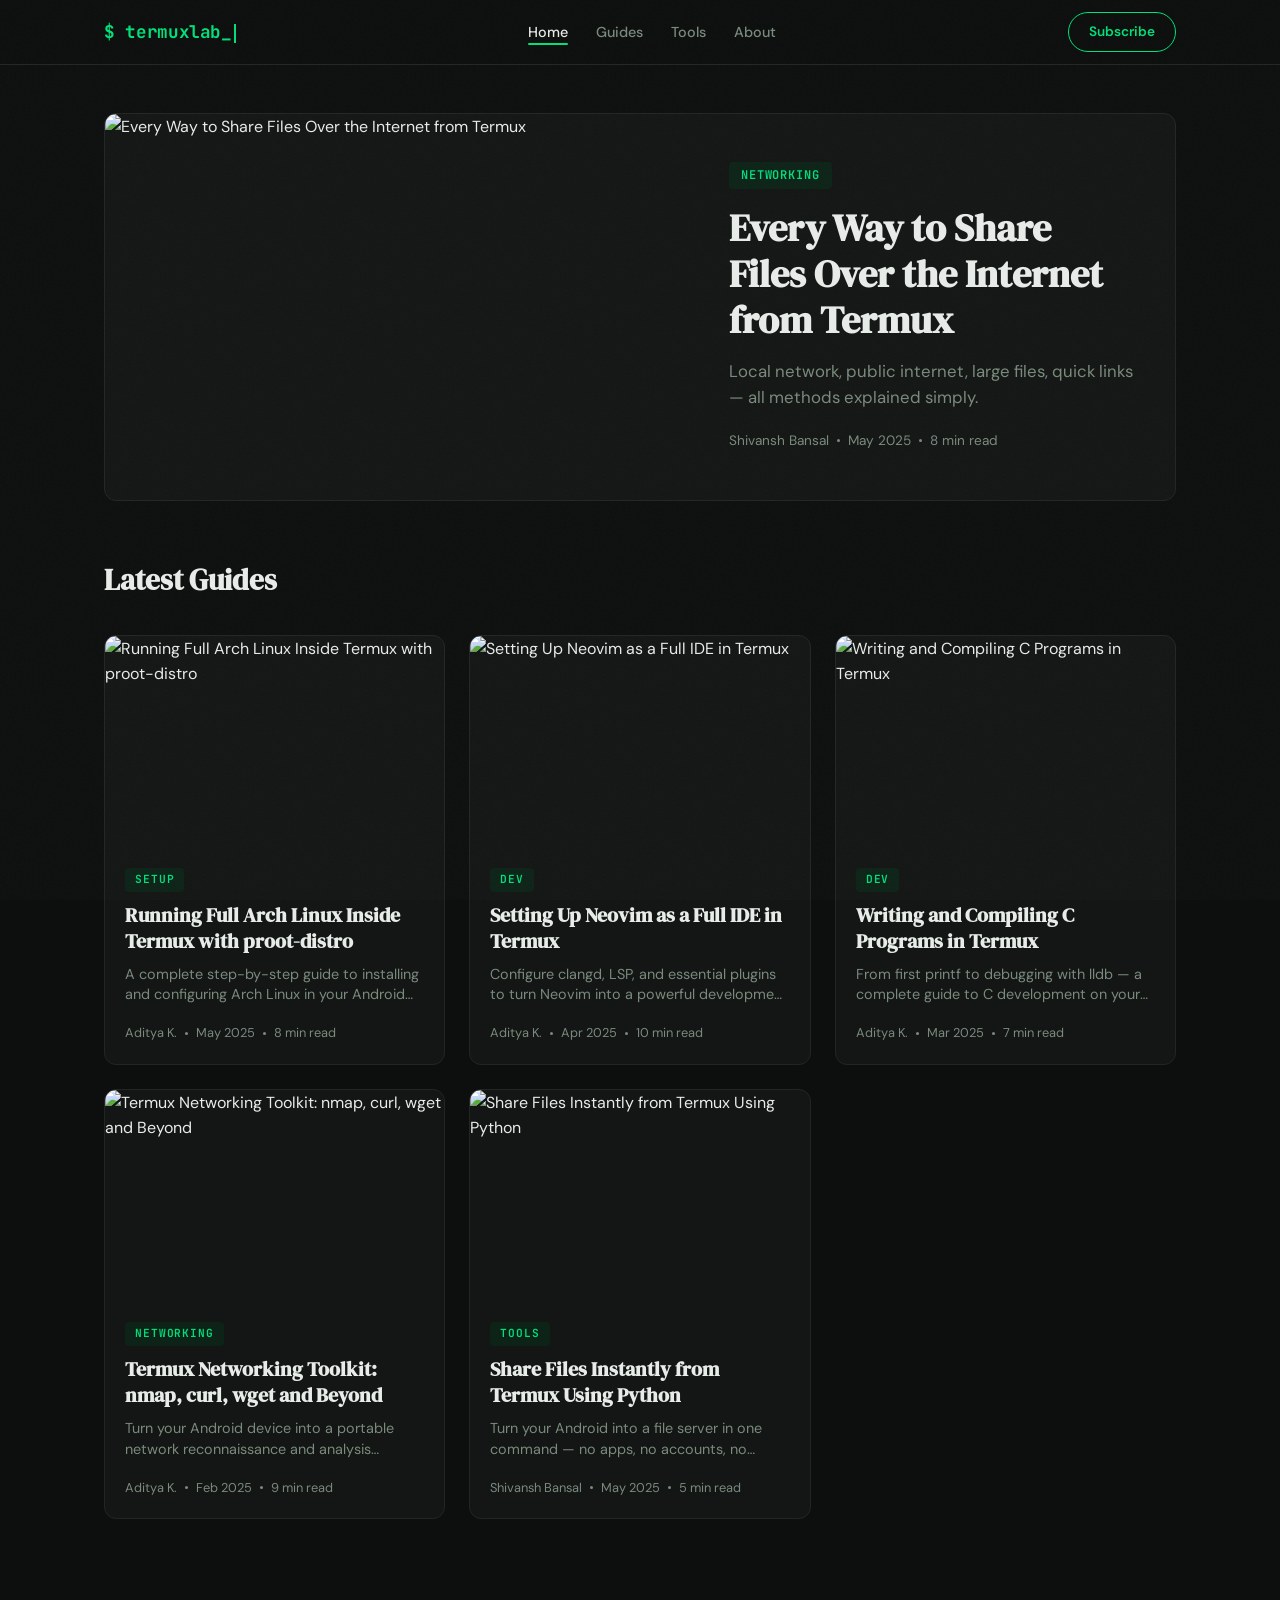
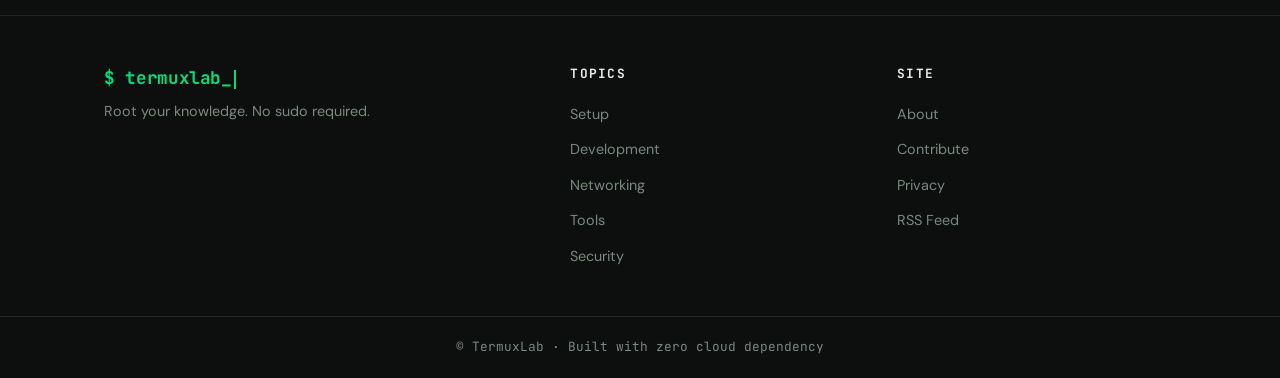
==== commit c4c123d6: "fix some errors" ====
--- a/index.html
+++ b/index.html
@@ -83,141 +83,138 @@
     </div>
   </footer>
 
+  <!-- IMPORTANT: Bump ?v= number each time you edit articles.js e.g. ?v=2 ?v=3 -->
+  <script src="articles.js?v=1"></script>
   <script>
-    const s = document.createElement('script');
-    s.src = 'articles.js?v=' + Date.now();
-    s.onload = function() {
-      // ============================================================
-      // Homepage Rendering Logic
-      // ============================================================
-
-      document.addEventListener("DOMContentLoaded", function () {
-        var featured = ARTICLES.find(function (a) { return a.featured; });
-        var regulars = ARTICLES.filter(function (a) { return !a.featured; });
-
-        // Render featured hero
-        var heroSection = document.getElementById("hero-section");
-        if (featured) {
-          heroSection.innerHTML =
-            '<a href="article.html?id=' + encodeURIComponent(featured.id) + '" class="hero-card">' +
-              '<img class="hero-cover" src="' + featured.cover + '" alt="' + escapeHtml(featured.title) + '" loading="eager">' +
-              '<div class="hero-content">' +
-                '<span class="hero-tag">' + escapeHtml(featured.category) + '</span>' +
-                '<h1 class="hero-title">' + escapeHtml(featured.title) + '</h1>' +
-                '<p class="hero-subtitle">' + escapeHtml(featured.subtitle) + '</p>' +
-                '<div class="hero-meta">' +
-                  '<span>' + escapeHtml(featured.author) + '</span>' +
-                  '<span class="dot"></span>' +
-                  '<span>' + escapeHtml(featured.date) + '</span>' +
-                  '<span class="dot"></span>' +
-                  '<span>' + escapeHtml(featured.readTime) + '</span>' +
-                '</div>' +
+    // ============================================================
+    // Homepage Rendering Logic
+    // ============================================================
+
+    document.addEventListener("DOMContentLoaded", function () {
+      var featured = ARTICLES.find(function (a) { return a.featured; });
+      var regulars = ARTICLES.filter(function (a) { return !a.featured; });
+
+      // Render featured hero
+      var heroSection = document.getElementById("hero-section");
+      if (featured) {
+        heroSection.innerHTML =
+          '<a href="article.html?id=' + encodeURIComponent(featured.id) + '" class="hero-card">' +
+            '<img class="hero-cover" src="' + featured.cover + '" alt="' + escapeHtml(featured.title) + '" loading="eager">' +
+            '<div class="hero-content">' +
+              '<span class="hero-tag">' + escapeHtml(featured.category) + '</span>' +
+              '<h1 class="hero-title">' + escapeHtml(featured.title) + '</h1>' +
+              '<p class="hero-subtitle">' + escapeHtml(featured.subtitle) + '</p>' +
+              '<div class="hero-meta">' +
+                '<span>' + escapeHtml(featured.author) + '</span>' +
+                '<span class="dot"></span>' +
+                '<span>' + escapeHtml(featured.date) + '</span>' +
+                '<span class="dot"></span>' +
+                '<span>' + escapeHtml(featured.readTime) + '</span>' +
               '</div>' +
-            '</a>';
-        } else {
-          heroSection.style.display = "none";
-        }
-
-        // Render article grid
-        var grid = document.getElementById("article-grid");
-        var gridHtml = "";
-        regulars.forEach(function (article) {
-          gridHtml +=
-            '<a href="article.html?id=' + encodeURIComponent(article.id) + '" class="article-card">' +
-              '<img class="card-cover" src="' + article.cover + '" alt="' + escapeHtml(article.title) + '" loading="lazy">' +
-              '<div class="card-body">' +
-                '<span class="card-tag">' + escapeHtml(article.category) + '</span>' +
-                '<h3 class="card-title">' + escapeHtml(article.title) + '</h3>' +
-                '<p class="card-subtitle">' + escapeHtml(article.subtitle) + '</p>' +
-                '<div class="card-meta">' +
-                  '<span>' + escapeHtml(article.author) + '</span>' +
-                  '<span class="dot"></span>' +
-                  '<span>' + escapeHtml(article.date) + '</span>' +
-                  '<span class="dot"></span>' +
-                  '<span>' + escapeHtml(article.readTime) + '</span>' +
-                '</div>' +
+            '</div>' +
+          '</a>';
+      } else {
+        heroSection.style.display = "none";
+      }
+
+      // Render article grid
+      var grid = document.getElementById("article-grid");
+      var gridHtml = "";
+      regulars.forEach(function (article) {
+        gridHtml +=
+          '<a href="article.html?id=' + encodeURIComponent(article.id) + '" class="article-card">' +
+            '<img class="card-cover" src="' + article.cover + '" alt="' + escapeHtml(article.title) + '" loading="lazy">' +
+            '<div class="card-body">' +
+              '<span class="card-tag">' + escapeHtml(article.category) + '</span>' +
+              '<h3 class="card-title">' + escapeHtml(article.title) + '</h3>' +
+              '<p class="card-subtitle">' + escapeHtml(article.subtitle) + '</p>' +
+              '<div class="card-meta">' +
+                '<span>' + escapeHtml(article.author) + '</span>' +
+                '<span class="dot"></span>' +
+                '<span>' + escapeHtml(article.date) + '</span>' +
+                '<span class="dot"></span>' +
+                '<span>' + escapeHtml(article.readTime) + '</span>' +
               '</div>' +
-            '</a>';
+            '</div>' +
+          '</a>';
+      });
+      grid.innerHTML = gridHtml;
+    });
+
+    // Escape HTML
+    function escapeHtml(text) {
+      var div = document.createElement("div");
+      div.appendChild(document.createTextNode(text));
+      return div.innerHTML;
+    }
+
+    // Mobile menu toggle
+    function toggleMenu() {
+      var menu = document.getElementById("mobile-menu");
+      var hamburger = document.querySelector(".hamburger");
+      menu.classList.toggle("open");
+      hamburger.classList.toggle("open");
+    }
+
+    // Close mobile menu on link click
+    document.querySelectorAll(".mobile-menu a").forEach(function (link) {
+      link.addEventListener("click", function () {
+        document.getElementById("mobile-menu").classList.remove("open");
+        document.querySelector(".hamburger").classList.remove("open");
+      });
+    });
+
+    // Logo typo animation: termuxlab → termixlab → termuxlab
+    // Only targets navbar logo to avoid interfering with footer or nav links
+    (function () {
+      var logo = document.querySelector("nav .logo");
+      if (!logo) return;
+
+      var textNode = null;
+      logo.childNodes.forEach(function (node) {
+        if (node.nodeType === Node.TEXT_NODE) textNode = node;
+      });
+      if (!textNode) return;
+
+      var cycle = [
+        function (cb) { typeText(textNode, "$ term", 80, cb); },
+        function (cb) { typeText(textNode, "$ termixlab_", 80, cb); },
+        function (cb) { setTimeout(cb, 600); },
+        function (cb) { typeText(textNode, "$ term", 80, cb); },
+        function (cb) { typeText(textNode, "$ termuxlab_", 80, cb); },
+        function (cb) { setTimeout(cb, 6000); }
+      ];
+
+      var phase = 0;
+      function runNext() {
+        cycle[phase](function () {
+          phase = (phase + 1) % cycle.length;
+          runNext();
         });
-        grid.innerHTML = gridHtml;
-      });
-
-      // Escape HTML
-      function escapeHtml(text) {
-        var div = document.createElement("div");
-        div.appendChild(document.createTextNode(text));
-        return div.innerHTML;
-      }
-
-      // Mobile menu toggle
-      function toggleMenu() {
-        var menu = document.getElementById("mobile-menu");
-        var hamburger = document.querySelector(".hamburger");
-        menu.classList.toggle("open");
-        hamburger.classList.toggle("open");
-      }
-
-      // Close mobile menu on link click
-      document.querySelectorAll(".mobile-menu a").forEach(function (link) {
-        link.addEventListener("click", function () {
-          document.getElementById("mobile-menu").classList.remove("open");
-          document.querySelector(".hamburger").classList.remove("open");
-        });
-      });
-
-      // Logo typo animation: termuxlab → termixlab → termuxlab
-      // Only targets navbar logo to avoid interfering with footer or nav links
-      (function () {
-        var logo = document.querySelector("nav .logo");
-        if (!logo) return;
-
-        var textNode = null;
-        logo.childNodes.forEach(function (node) {
-          if (node.nodeType === Node.TEXT_NODE) textNode = node;
-        });
-        if (!textNode) return;
-
-        var cycle = [
-          function (cb) { typeText(textNode, "$ term", 80, cb); },
-          function (cb) { typeText(textNode, "$ termixlab_", 80, cb); },
-          function (cb) { setTimeout(cb, 600); },
-          function (cb) { typeText(textNode, "$ term", 80, cb); },
-          function (cb) { typeText(textNode, "$ termuxlab_", 80, cb); },
-          function (cb) { setTimeout(cb, 6000); }
-        ];
-
-        var phase = 0;
-        function runNext() {
-          cycle[phase](function () {
-            phase = (phase + 1) % cycle.length;
-            runNext();
-          });
-        }
-        setTimeout(runNext, 5000);
-
-        function typeText(node, target, speed, cb) {
-          var current = node.textContent;
-          if (current === target) { cb(); return; }
-          var tLen = target.length;
-          var cLen = current.length;
-          if (cLen > tLen || current.slice(0, Math.min(cLen, tLen)) !== target.slice(0, Math.min(cLen, tLen))) {
-            var i = cLen;
-            function back() {
-              if (i <= 0 || current.slice(0, i) === target.slice(0, Math.min(i, tLen))) { typeFwd(node, target, i, speed, cb); return; }
-              i--; node.textContent = current.slice(0, i); setTimeout(back, speed);
-            }
-            back();
-          } else { typeFwd(node, target, cLen, speed, cb); }
-        }
-
-        function typeFwd(node, target, start, speed, cb) {
-          var i = start;
-          function type() { if (i >= target.length) { cb(); return; } i++; node.textContent = target.slice(0, i); setTimeout(type, speed); }
-          type();
-        }
-      })();
-    };
-    document.head.appendChild(s);
+      }
+      setTimeout(runNext, 5000);
+
+      function typeText(node, target, speed, cb) {
+        var current = node.textContent;
+        if (current === target) { cb(); return; }
+        var tLen = target.length;
+        var cLen = current.length;
+        if (cLen > tLen || current.slice(0, Math.min(cLen, tLen)) !== target.slice(0, Math.min(cLen, tLen))) {
+          var i = cLen;
+          function back() {
+            if (i <= 0 || current.slice(0, i) === target.slice(0, Math.min(i, tLen))) { typeFwd(node, target, i, speed, cb); return; }
+            i--; node.textContent = current.slice(0, i); setTimeout(back, speed);
+          }
+          back();
+        } else { typeFwd(node, target, cLen, speed, cb); }
+      }
+
+      function typeFwd(node, target, start, speed, cb) {
+        var i = start;
+        function type() { if (i >= target.length) { cb(); return; } i++; node.textContent = target.slice(0, i); setTimeout(type, speed); }
+        type();
+      }
+    })();
   </script>
 </body>
 </html>
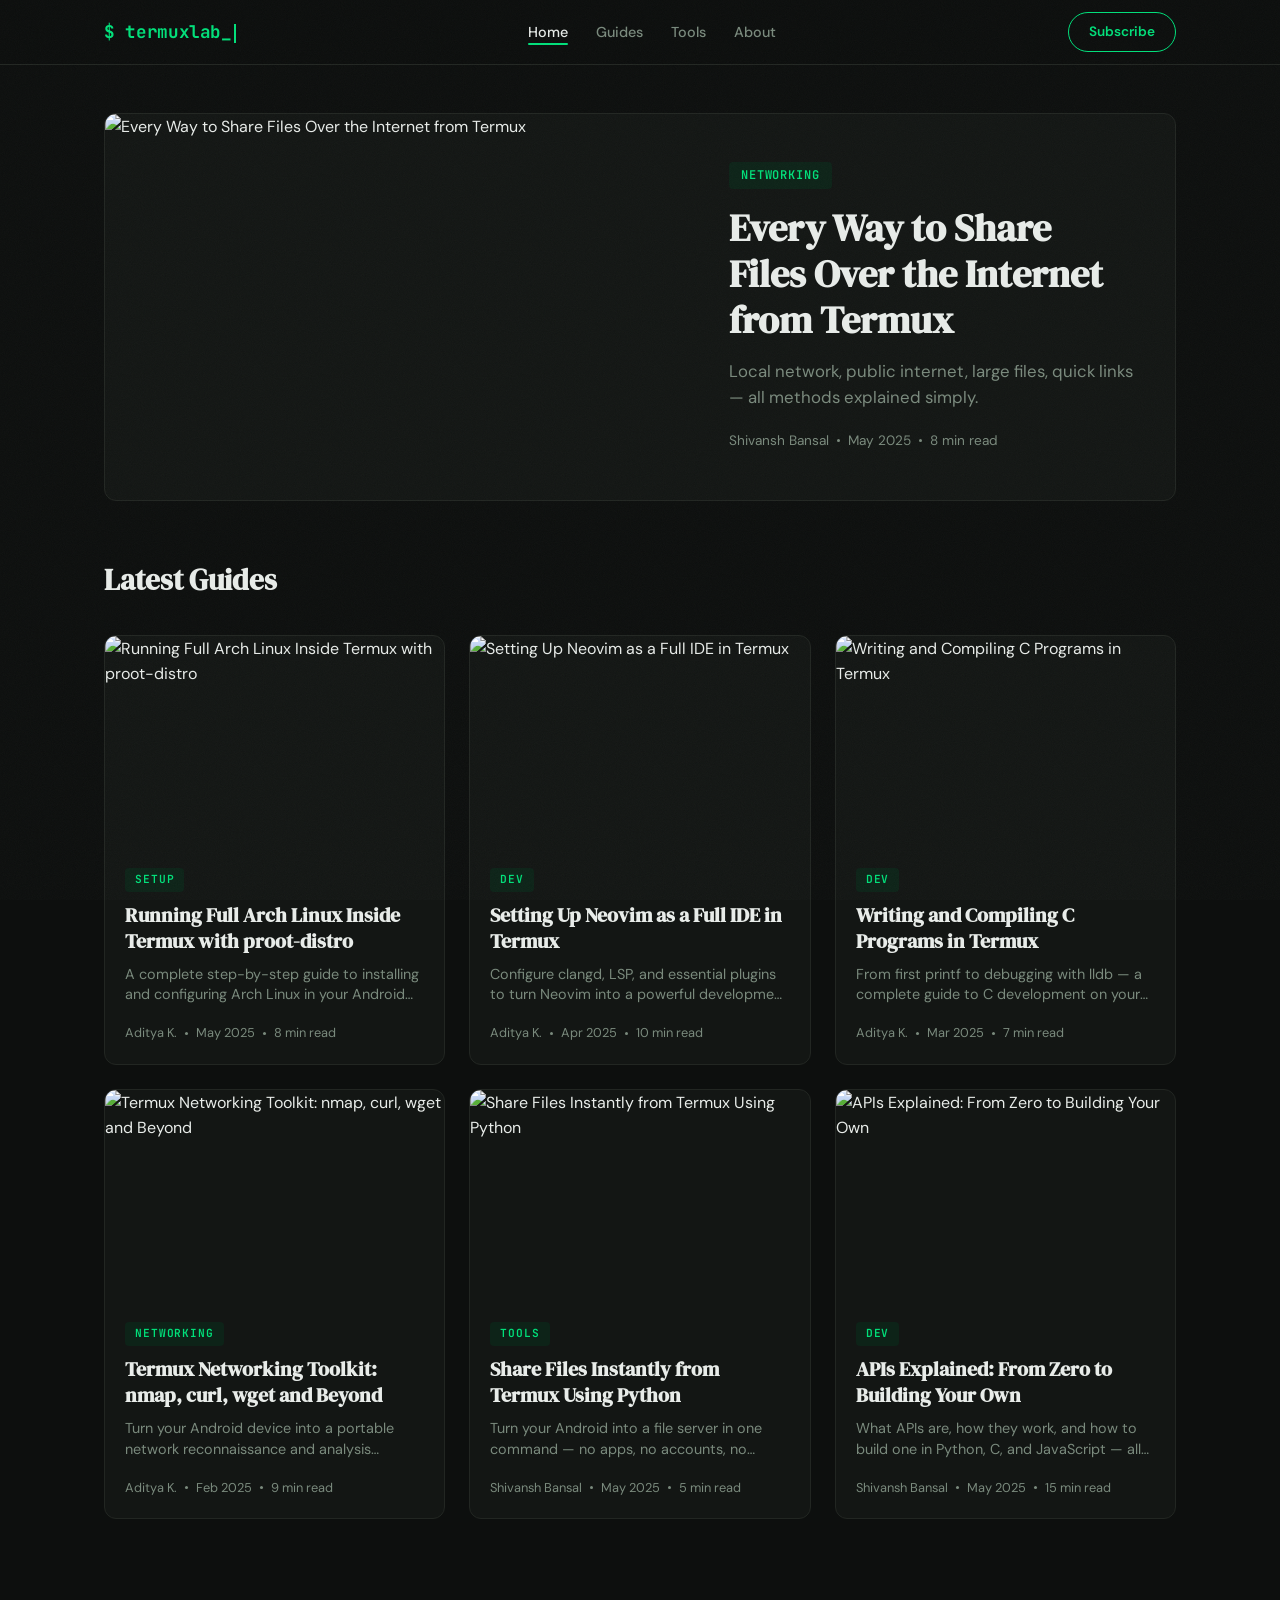
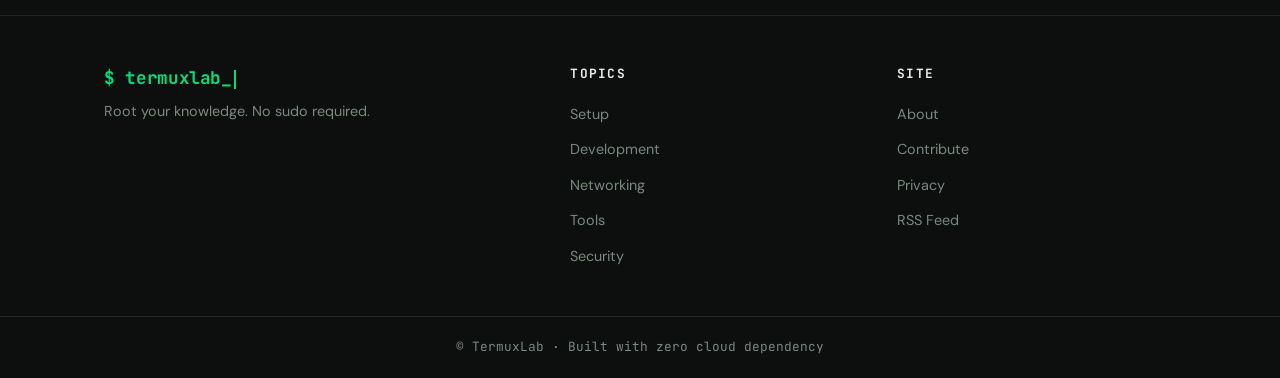
==== commit 2342c775: "add article" ====
--- a/index.html
+++ b/index.html
@@ -84,7 +84,7 @@
   </footer>
 
   <!-- IMPORTANT: Bump ?v= number each time you edit articles.js e.g. ?v=2 ?v=3 -->
-  <script src="articles.js?v=1"></script>
+  <script src="articles.js?v=3"></script>
   <script>
     // ============================================================
     // Homepage Rendering Logic
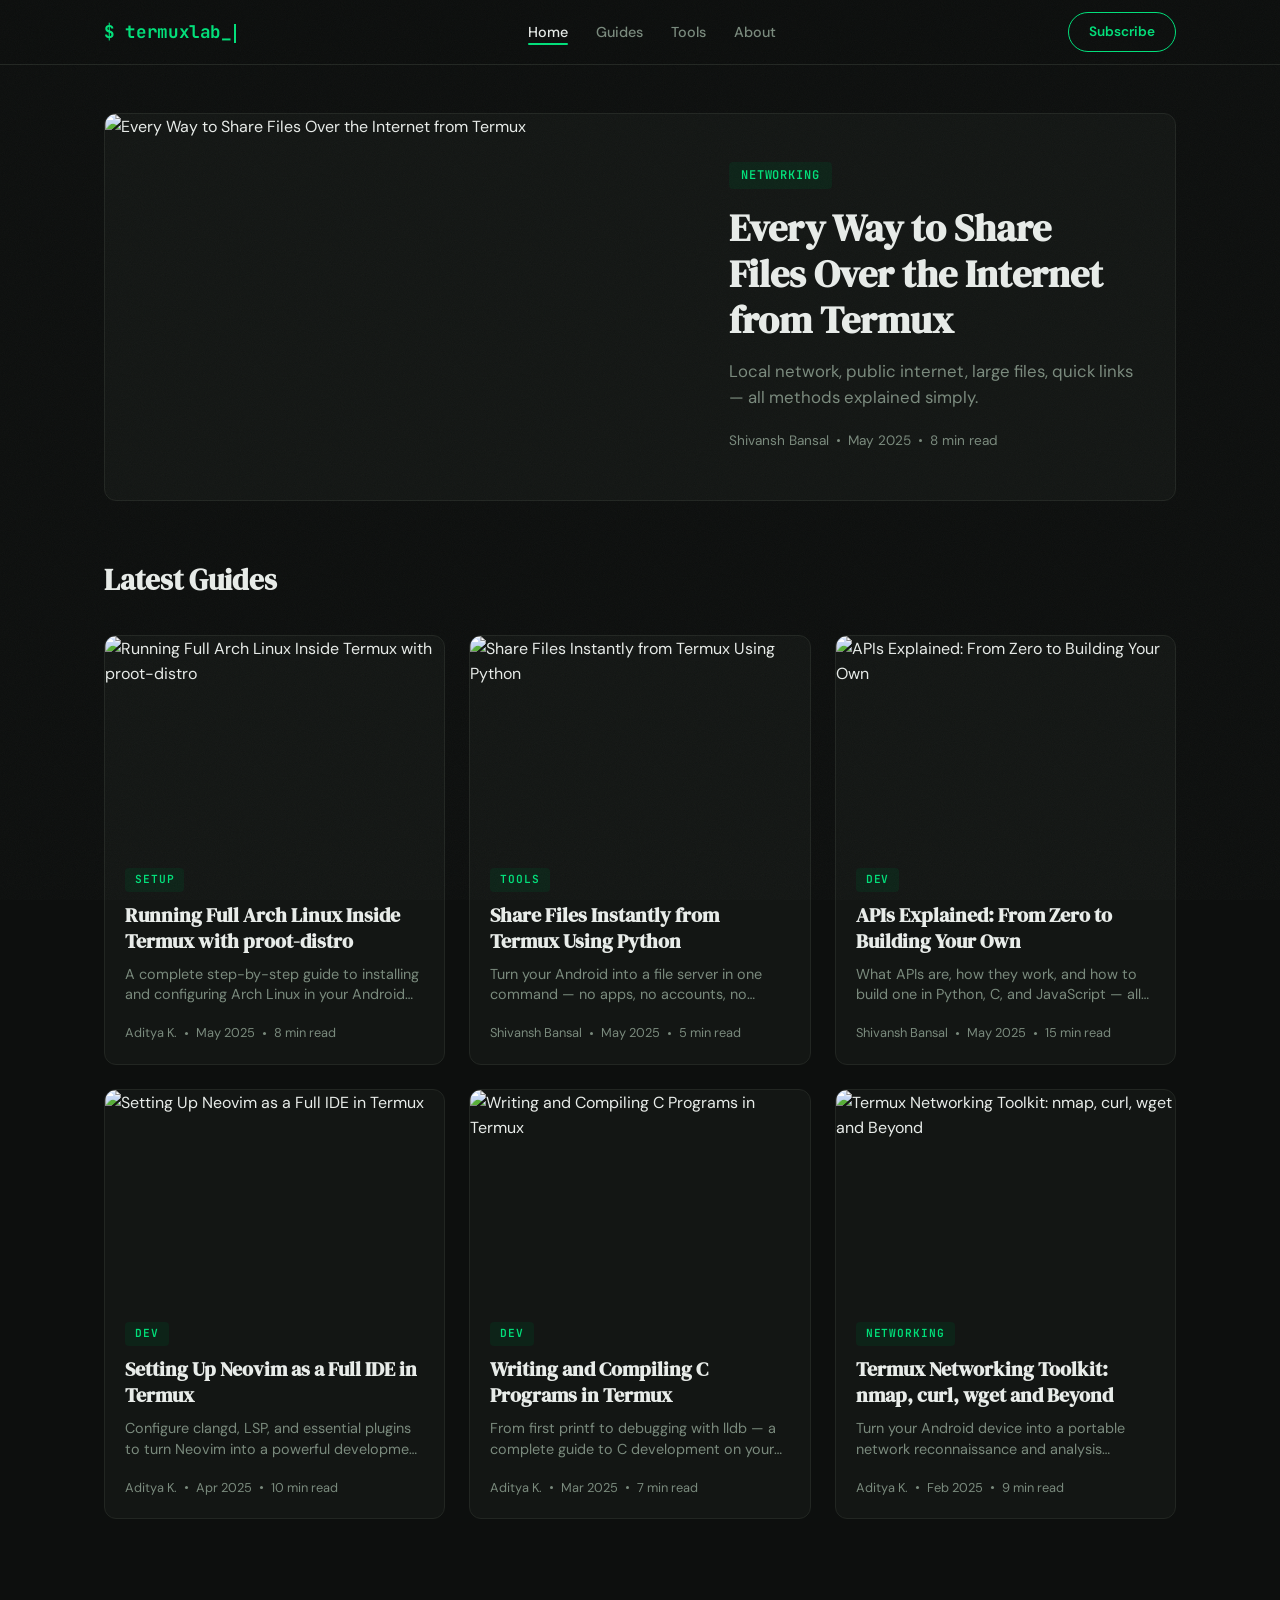
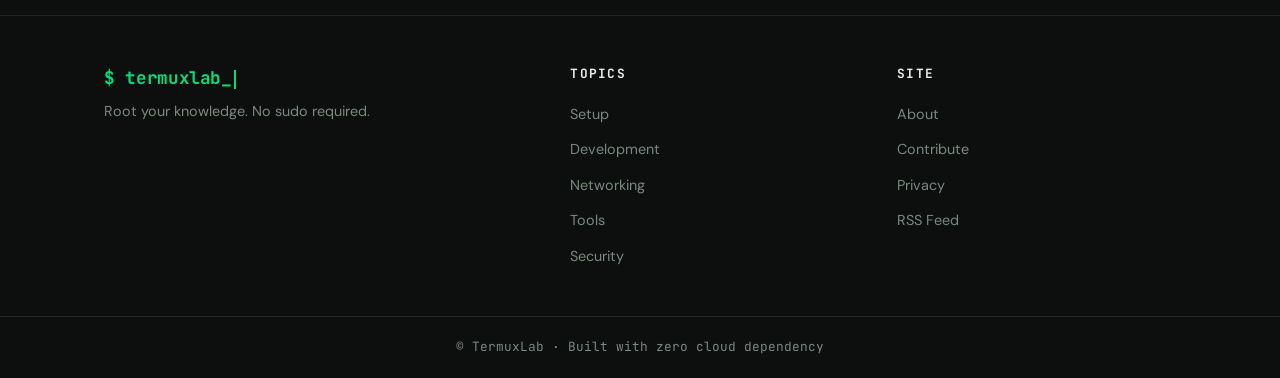
==== commit 981108aa: "add search and imrove modualrity" ====
--- a/index.html
+++ b/index.html
@@ -83,18 +83,11 @@
     </div>
   </footer>
 
-  <!-- IMPORTANT: Bump ?v= number each time you edit articles.js e.g. ?v=2 ?v=3 -->
-  <script src="articles.js?v=3"></script>
   <script>
-    // ============================================================
-    // Homepage Rendering Logic
-    // ============================================================
-
-    document.addEventListener("DOMContentLoaded", function () {
+    window.onArticlesReady = function () {
       var featured = ARTICLES.find(function (a) { return a.featured; });
       var regulars = ARTICLES.filter(function (a) { return !a.featured; });
 
-      // Render featured hero
       var heroSection = document.getElementById("hero-section");
       if (featured) {
         heroSection.innerHTML =
@@ -117,7 +110,6 @@
         heroSection.style.display = "none";
       }
 
-      // Render article grid
       var grid = document.getElementById("article-grid");
       var gridHtml = "";
       regulars.forEach(function (article) {
@@ -139,16 +131,14 @@
           '</a>';
       });
       grid.innerHTML = gridHtml;
-    });
-
-    // Escape HTML
+    };
+
     function escapeHtml(text) {
       var div = document.createElement("div");
       div.appendChild(document.createTextNode(text));
       return div.innerHTML;
     }
 
-    // Mobile menu toggle
     function toggleMenu() {
       var menu = document.getElementById("mobile-menu");
       var hamburger = document.querySelector(".hamburger");
@@ -156,7 +146,6 @@
       hamburger.classList.toggle("open");
     }
 
-    // Close mobile menu on link click
     document.querySelectorAll(".mobile-menu a").forEach(function (link) {
       link.addEventListener("click", function () {
         document.getElementById("mobile-menu").classList.remove("open");
@@ -165,7 +154,6 @@
     });
 
     // Logo typo animation: termuxlab → termixlab → termuxlab
-    // Only targets navbar logo to avoid interfering with footer or nav links
     (function () {
       var logo = document.querySelector("nav .logo");
       if (!logo) return;
@@ -216,5 +204,7 @@
       }
     })();
   </script>
+  <script src="articles/index.js"></script>
+  <script src="js/loader.js"></script>
 </body>
 </html>
--- a/style.css
+++ b/style.css
@@ -1036,3 +1036,36 @@
     padding: 24px;
   }
 }
+
+/* Search Input — guides.html */
+.search-input {
+  width: 100%;
+  background: var(--surface2);
+  border: 1px solid var(--border);
+  color: var(--text);
+  font-family: "JetBrains Mono", monospace;
+  font-size: 0.92rem;
+  padding: 12px 16px;
+  border-radius: 8px;
+  outline: none;
+  margin-bottom: 16px;
+  box-sizing: border-box;
+  transition: border-color 0.2s, box-shadow 0.2s;
+}
+
+.search-input::placeholder {
+  color: var(--muted);
+}
+
+.search-input:focus {
+  border-color: var(--accent);
+  box-shadow: 0 0 0 3px rgba(0, 224, 122, 0.15);
+}
+
+.search-empty {
+  text-align: center;
+  padding: 48px 24px;
+  color: var(--muted);
+  font-family: "JetBrains Mono", monospace;
+  font-size: 0.95rem;
+}
